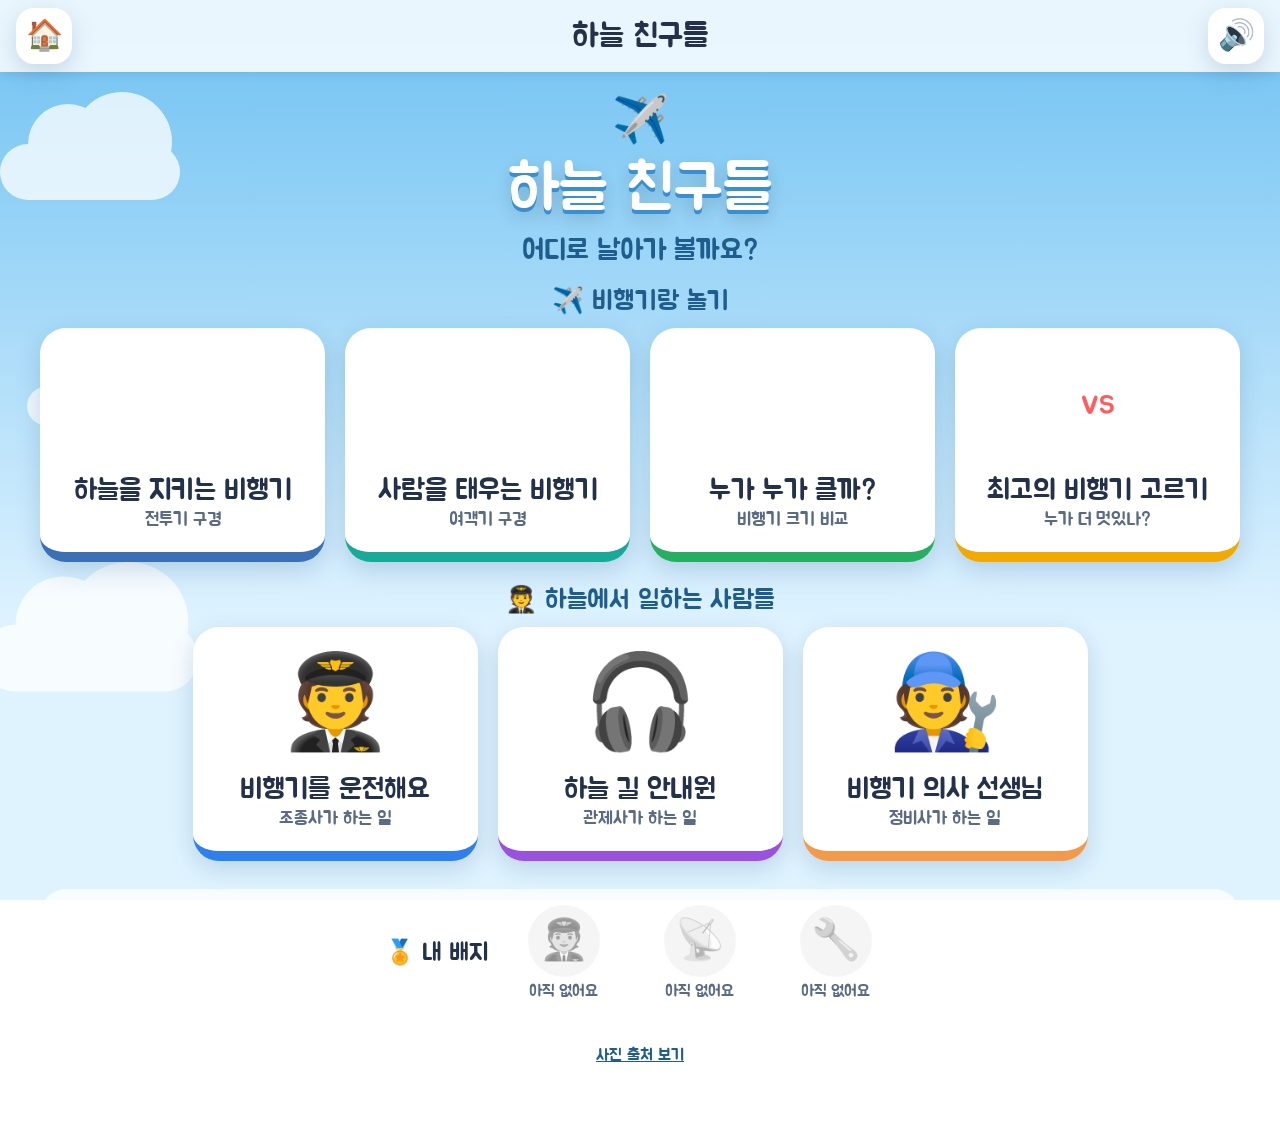
==== index.html @ 1f25b943 "이미지제외 먼저 업로드" ====
<!doctype html>
<html lang="ko">
<head>
  <meta charset="utf-8">
  <meta name="viewport" content="width=device-width, initial-scale=1">
  <title>하늘 친구들 ✈️</title>
  <meta name="description" content="비행기를 좋아하는 어린이를 위한 비행기 구경, 직업 소개, 크기 비교 웹페이지">
  <link rel="stylesheet" href="css/style.css">
</head>
<body>
  <!-- 크기 비교 화면에서 앞 비행기의 흰 테두리를 그리는 필터 -->
  <svg width="0" height="0" style="position:absolute" aria-hidden="true" focusable="false">
    <filter id="ghost-outline" x="-5%" y="-5%" width="110%" height="110%">
      <!-- 반투명한 가장자리 찌꺼기는 무시하고 확실한 기체 부분만 테두리로 -->
      <feComponentTransfer in="SourceAlpha" result="solid">
        <feFuncA type="discrete" tableValues="0 0 1 1"/>
      </feComponentTransfer>
      <feMorphology in="solid" operator="dilate" radius="2" result="thick"/>
      <feComposite in="thick" in2="solid" operator="out" result="edge"/>
      <feFlood flood-color="#ffffff"/>
      <feComposite in2="edge" operator="in"/>
    </filter>
  </svg>

  <div class="clouds" aria-hidden="true">
    <span class="cloud c1"></span><span class="cloud c2"></span><span class="cloud c3"></span>
  </div>

  <header class="topbar">
    <a href="#/" class="icon-btn" id="home-btn" aria-label="처음 화면으로">🏠</a>
    <h1 id="page-title">하늘 친구들</h1>
    <button class="icon-btn speak-btn" id="speak-btn" aria-label="읽어주기">🔊</button>
  </header>

  <main id="app" tabindex="-1"></main>

  <script src="js/data/countries.js"></script>
  <script src="js/data/planes.js"></script>
  <script src="js/data/jobs.js"></script>
  <script src="js/image-meta.js"></script>
  <script src="js/app.js"></script>
</body>
</html>
---- css/style.css ----
/* ─────────────────────────────────────────────
   하늘 친구들 - 공통 스타일
   큰 글씨, 큰 버튼, 밝은 하늘색 위주
   ───────────────────────────────────────────── */
@font-face {
  font-family: "Jua";
  src: url("../fonts/Jua-Regular.ttf") format("truetype");
  font-display: swap;
}

:root {
  --sky-top: #6ec1f2;
  --sky-bottom: #dff3ff;
  --ink: #23324a;
  --ink-soft: #5b6b84;
  --card: #ffffff;
  --radius: 26px;
  --shadow: 0 8px 24px rgba(30, 70, 120, 0.18);
  --c-fighter: #3b6fb6;
  --c-airliner: #18a999;
  --c-pilot: #2f80ed;
  --c-controller: #9b51e0;
  --c-mechanic: #f2994a;
  --c-size: #27ae60;
  --c-cup: #f2a900;
  --topbar-h: 72px;
}

* { box-sizing: border-box; }

html, body { height: 100%; margin: 0; }

body {
  font-family: "Jua", "Malgun Gothic", "Apple SD Gothic Neo", sans-serif;
  color: var(--ink);
  background: linear-gradient(180deg, var(--sky-top) 0%, var(--sky-bottom) 70%) fixed;
  overflow-x: hidden;
  word-break: keep-all;      /* 한국어 낱말 중간에서 줄이 바뀌지 않게 */
  overflow-wrap: break-word;
  -webkit-tap-highlight-color: transparent;
}

img { max-width: 100%; }

button, a { font-family: inherit; color: inherit; }

:focus-visible { outline: 4px solid #ffcc33; outline-offset: 3px; }

.sr-only {
  position: absolute; width: 1px; height: 1px; padding: 0; margin: -1px;
  overflow: hidden; clip: rect(0 0 0 0); white-space: nowrap; border: 0;
}

/* ── 배경 구름 ───────────────────────────── */
.clouds { position: fixed; inset: 0; pointer-events: none; z-index: -1; overflow: hidden; }
.cloud {
  position: absolute; background: #fff; border-radius: 999px; opacity: 0.75;
  width: 180px; height: 56px; animation: drift linear infinite;
}
.cloud::before, .cloud::after {
  content: ""; position: absolute; background: #fff; border-radius: 50%;
}
.cloud::before { width: 80px; height: 80px; left: 28px; top: -40px; }
.cloud::after { width: 100px; height: 100px; left: 72px; top: -52px; }
.cloud.c1 { top: 16%; animation-duration: 70s; animation-delay: -10s; }
.cloud.c2 { top: 42%; transform: scale(0.7); animation-duration: 95s; animation-delay: -50s; }
.cloud.c3 { top: 70%; transform: scale(1.2); animation-duration: 120s; animation-delay: -80s; }
@keyframes drift { from { left: -260px; } to { left: 110vw; } }

/* ── 위쪽 막대 ───────────────────────────── */
.topbar {
  position: sticky; top: 0; z-index: 20;
  height: var(--topbar-h);
  display: flex; align-items: center; gap: 12px;
  padding: 0 16px;
  background: rgba(255, 255, 255, 0.85);
  backdrop-filter: blur(6px);
  box-shadow: 0 2px 10px rgba(30, 70, 120, 0.12);
}
.topbar h1 {
  flex: 1; margin: 0; font-size: clamp(22px, 3.2vw, 32px); font-weight: normal;
  white-space: nowrap; overflow: hidden; text-overflow: ellipsis; text-align: center;
}
.icon-btn {
  width: 56px; height: 56px; flex: none;
  display: inline-flex; align-items: center; justify-content: center;
  border: none; border-radius: 18px; background: #fff; box-shadow: var(--shadow);
  font-size: 30px; cursor: pointer; text-decoration: none;
  transition: transform 0.15s;
}
.icon-btn:active { transform: scale(0.92); }
.icon-btn[hidden] { display: none; }
.speak-btn.speaking { background: #ffe27a; animation: pulse 1s ease-in-out infinite; }
@keyframes pulse { 50% { transform: scale(1.08); } }

main { padding: 20px clamp(12px, 3vw, 36px) 40px; }
#app:focus, #app:focus-visible { outline: none; } /* 화면 바뀔 때 옮겨 온 초점 테두리는 숨김 */

.section-title {
  display: flex; align-items: center; gap: 12px; flex-wrap: wrap;
  margin: 4px 0 20px; font-size: clamp(28px, 4vw, 42px); font-weight: normal;
}
.section-title small { font-size: 0.55em; color: var(--ink-soft); }

/* ── 처음 화면 ───────────────────────────── */
.hero { text-align: center; margin: 0 0 16px; }
.hero h2 { margin: 0; font-size: clamp(38px, 6vw, 62px); font-weight: normal; color: #fff;
  text-shadow: 0 4px 0 #3a8fd0, 0 8px 18px rgba(0, 0, 0, 0.18); }
.hero p { margin: 6px 0 0; font-size: clamp(20px, 3vw, 28px); color: #1f5d8c; }
.hero-plane { font-size: 46px; display: inline-block; animation: fly 3s ease-in-out infinite; }
@keyframes fly { 50% { transform: translate(14px, -10px) rotate(-6deg); } }

/* 메뉴는 두 묶음(비행기 4개 + 직업 3개). 줄마다 가운데 정렬이라 개수가 모자란 줄도 한쪽으로 쏠리지 않음 */
.menu-group { max-width: 1200px; margin: 0 auto 22px; }
.menu-group-title { margin: 0 0 10px; text-align: center; font-size: clamp(20px, 2.6vw, 26px); font-weight: normal; color: #1f5d8c; }
.menu-grid { display: flex; flex-wrap: wrap; justify-content: center; gap: 20px; }
.menu-grid > .menu-card { flex: 1 1 220px; max-width: 285px; }
@media (max-width: 900px) {
  .menu-grid > .menu-card { flex-basis: calc(50% - 10px); max-width: calc(50% - 10px); }
}
@media (max-width: 520px) {
  .menu-grid > .menu-card { flex-basis: 100%; max-width: 100%; min-height: 170px; }
}
.menu-card {
  position: relative; overflow: hidden;
  display: flex; flex-direction: column; align-items: center; justify-content: flex-end;
  min-height: 210px; padding: 18px 14px 20px;
  border-radius: var(--radius); background: var(--card); box-shadow: var(--shadow);
  text-decoration: none; text-align: center;
  border-bottom: 10px solid var(--accent, #999);
  transition: transform 0.15s, box-shadow 0.15s;
}
.menu-card:hover { transform: translateY(-4px); }
.menu-card:active { transform: scale(0.97); }
.menu-art { --box-h: 110px; flex: 1; display: flex; align-items: center; justify-content: center; width: 100%; min-height: 120px; }
.menu-art .crop { width: min(92%, calc(var(--box-h) * var(--r))); filter: drop-shadow(0 6px 6px rgba(0,0,0,.2)); }
.menu-art .emoji { font-size: 92px; line-height: 1; }
.menu-art.size-art { align-items: flex-end; gap: 8px; }
.menu-art.size-art .crop { margin: 0; }

/* 1600x800 캔버스에서 기체 부분만 잘라 보여주는 틀 (--r = 기체 가로/세로 비율) */
.crop {
  position: relative; display: block; overflow: hidden; margin: 0 auto;
  aspect-ratio: var(--r); width: min(100%, calc(var(--box-h, 200px) * var(--r)));
}
.crop img { position: absolute; max-width: none; height: auto; display: block; }
.crop.mirror img { transform: scaleX(-1); }

/* 두 비행기가 마주 보는 VS 그림 */
.menu-art.vs-art, .vs-art { gap: 4px; align-items: center; }
.vs-art .crop { margin: 0; }
.vs-mark { flex: none; font-weight: normal; font-size: 26px; color: #ff5d5d; text-shadow: 0 2px 0 #fff; }
.vs-art.big { display: flex; justify-content: center; width: min(100%, 560px); --box-h: 120px; }
.vs-art.big .vs-mark { font-size: 44px; }
.menu-title { font-size: clamp(22px, 2.3vw, 28px); margin-top: 8px; line-height: 1.25; }
.menu-sub { font-size: 18px; color: var(--ink-soft); }

.badge-shelf {
  max-width: 1200px; margin: 28px auto 0; padding: 16px 20px;
  display: flex; align-items: center; gap: 16px; flex-wrap: wrap; justify-content: center;
  background: rgba(255,255,255,.7); border-radius: var(--radius);
}
.badge-shelf h3 { margin: 0; font-size: 24px; font-weight: normal; }
.badge {
  display: flex; flex-direction: column; align-items: center; gap: 4px;
  min-width: 120px; font-size: 16px; color: var(--ink-soft);
}
.badge .medal {
  width: 72px; height: 72px; border-radius: 50%;
  display: flex; align-items: center; justify-content: center; font-size: 40px;
  background: #e8edf3; filter: grayscale(1); opacity: 0.5;
}
.badge.earned .medal {
  background: radial-gradient(circle at 35% 30%, #fff6c2, #ffd23f 60%, #e6a700);
  filter: none; opacity: 1; box-shadow: 0 4px 10px rgba(230, 167, 0, 0.5);
}
.badge.earned { color: var(--ink); }

.footer-links { text-align: center; margin-top: 28px; font-size: 16px; }
.footer-links a { color: #1f5d8c; }

/* ── 비행기 목록 ─────────────────────────── */
.card-grid {
  display: grid; gap: 18px;
  grid-template-columns: repeat(auto-fill, minmax(210px, 1fr));
}
.plane-card {
  display: flex; flex-direction: column; align-items: center;
  padding: 14px 12px 16px; border-radius: 22px;
  background: var(--card); box-shadow: var(--shadow);
  text-decoration: none; text-align: center;
  transition: transform 0.15s;
}
.plane-card:hover { transform: translateY(-4px) rotate(-1deg); }
.plane-card:active { transform: scale(0.96); }
.plane-card .thumb-box {
  --box-h: 96px; width: 100%; height: 104px;
  display: flex; align-items: center; justify-content: center;
  border-radius: 16px; background: linear-gradient(180deg, #d4eeff, #f4fbff);
}
.plane-card .thumb-box .crop { width: min(94%, calc(var(--box-h) * var(--r))); }
.plane-card .name { margin-top: 8px; font-size: 21px; display: flex; align-items: center; gap: 6px; }
.flag { height: 1em; width: auto; border-radius: 3px; box-shadow: 0 0 0 1px rgba(0,0,0,.12); vertical-align: -0.1em; }

/* ── 비행기 자세히 보기 ──────────────────── */
.detail { display: grid; grid-template-columns: 72px 1fr 72px; align-items: center; gap: 12px; max-width: 1240px; margin: 0 auto; }
.nav-arrow {
  width: 72px; height: 72px; border-radius: 50%; border: none; cursor: pointer;
  background: #fff; box-shadow: var(--shadow); font-size: 34px; color: var(--ink);
}
.nav-arrow:active { transform: scale(0.9); }
.nav-arrow:disabled { opacity: 0.25; cursor: default; }
.detail-card {
  background: var(--card); border-radius: 32px; box-shadow: var(--shadow);
  padding: 18px clamp(14px, 3vw, 32px) 24px; text-align: center;
  animation: pop 0.35s ease-out;
}
@keyframes pop { from { transform: scale(0.94); opacity: 0; } to { transform: none; opacity: 1; } }
.detail-photo {
  --box-h: clamp(170px, 34vh, 360px);
  height: calc(var(--box-h) + 28px); padding: 14px;
  display: flex; align-items: center; justify-content: center;
  border-radius: 24px; background: linear-gradient(180deg, #bfe6ff, #f2fbff);
}
.detail-photo .crop { width: min(96%, calc(var(--box-h) * var(--r))); animation: hover 4s ease-in-out infinite; }
@keyframes hover { 50% { transform: translateY(-6px); } }
.detail-name { margin: 12px 0 0; font-size: clamp(30px, 4.5vw, 46px); font-weight: normal; }
.detail-nick { margin: 2px 0 0; font-size: clamp(18px, 2.4vw, 24px); color: var(--ink-soft); }
.chips { display: flex; gap: 8px; justify-content: center; flex-wrap: wrap; margin-top: 8px; }
.chip { padding: 4px 14px; border-radius: 999px; font-size: 17px; background: #eef4fb; color: #2b5a8a; }
.chip.hot { background: #fff1c2; color: #a46a00; }

.facts { display: grid; grid-template-columns: repeat(3, 1fr); gap: 14px; margin-top: 16px; }
.fact {
  border-radius: 22px; padding: 12px 10px 14px; background: #f5f9fe;
  display: flex; flex-direction: column; align-items: center; justify-content: flex-start; gap: 6px;
}
.fact-q { font-size: 18px; color: var(--ink-soft); }
.fact-big { font-size: clamp(22px, 2.8vw, 30px); }
.fact-small { font-size: 15px; color: var(--ink-soft); }
.fact-icons { font-size: 34px; line-height: 1.15; letter-spacing: 2px; }
.fact-flags { display: flex; gap: 6px; flex-wrap: wrap; justify-content: center; }
.fact-flags .flag { height: 44px; border-radius: 6px; }

.speed-race { width: 100%; display: grid; grid-template-columns: 34px 1fr; align-items: center; gap: 4px 6px; }
.speed-race .who { font-size: 26px; }
.speed-race .track { height: 16px; border-radius: 99px; background: #e2ebf5; overflow: hidden; }
.speed-race .track, .speed-race .bar { display: block; }
.speed-race .bar { height: 100%; border-radius: 99px; background: linear-gradient(90deg, #ffc93c, #ff7a3c); width: 0; transition: width 1s ease-out; }
.speed-race .bar.car { background: #8fa3bd; }
.sonic { display: inline-block; padding: 2px 10px; border-radius: 99px; background: #ff5d5d; color: #fff; font-size: 16px; }

.detail-feature {
  margin: 16px auto 0; max-width: 900px; padding: 14px 18px; border-radius: 20px;
  background: #fff8dc; font-size: clamp(20px, 2.6vw, 26px); line-height: 1.5;
}
.detail-counter { grid-column: 1 / -1; text-align: center; font-size: 18px; color: var(--ink-soft); }

/* ── 넘기기형 화면 (직업) ────────────────── */
.slides { max-width: 1000px; margin: 0 auto; }
.slide-card {
  min-height: min(62vh, 560px);
  display: flex; flex-direction: column; align-items: center; justify-content: center; gap: 14px;
  padding: 28px clamp(16px, 4vw, 48px); border-radius: 32px;
  background: var(--card); box-shadow: var(--shadow); text-align: center;
  border-top: 12px solid var(--accent, #2f80ed);
  animation: pop 0.35s ease-out;
}
.slide-kicker { font-size: 22px; color: var(--accent, #2f80ed); }
.slide-emoji {
  width: clamp(140px, 22vw, 200px); height: clamp(140px, 22vw, 200px); border-radius: 50%;
  display: flex; align-items: center; justify-content: center;
  font-size: clamp(80px, 13vw, 120px); line-height: 1;
  background: radial-gradient(circle at 35% 30%, #ffffff, #e3f1ff);
  box-shadow: inset 0 -8px 0 rgba(0,0,0,.05);
  animation: bob 2.6s ease-in-out infinite;
}
@keyframes bob { 50% { transform: translateY(-8px) rotate(3deg); } }
.job-photo { position: relative; margin: 0; width: min(100%, 460px); }
.job-photo img {
  display: block; width: 100%; aspect-ratio: 3 / 2; object-fit: cover;
  border-radius: 24px; box-shadow: var(--shadow);
}
.job-photo figcaption { margin-top: 6px; font-size: 17px; color: var(--ink-soft); }
.job-photo-emoji {
  position: absolute; right: -14px; top: -18px; width: 86px; height: 86px; border-radius: 50%;
  display: flex; align-items: center; justify-content: center; font-size: 52px;
  background: #fff; box-shadow: var(--shadow); animation: bob 2.6s ease-in-out infinite;
}
.slide-title { margin: 0; font-size: clamp(32px, 5vw, 52px); font-weight: normal; }
.slide-sub { margin: 0; font-size: 22px; color: var(--ink-soft); }
.slide-text { margin: 0; max-width: 760px; font-size: clamp(22px, 3vw, 30px); line-height: 1.55; }

.steps { list-style: none; margin: 6px 0 0; padding: 0; display: flex; flex-direction: column; gap: 10px; width: min(100%, 680px); }
.steps li {
  display: flex; align-items: center; gap: 14px; text-align: left;
  padding: 12px 18px; border-radius: 20px; background: #f3f8ff; font-size: clamp(20px, 2.8vw, 26px);
}
.steps .num {
  flex: none; width: 46px; height: 46px; border-radius: 50%;
  display: flex; align-items: center; justify-content: center;
  background: var(--accent, #2f80ed); color: #fff; font-size: 26px;
}
.steps li + li::before { content: none; }

.promise-grid { display: grid; grid-template-columns: repeat(2, 1fr); gap: 14px; width: 100%; }
.promise {
  position: relative; display: flex; align-items: center; gap: 14px; text-align: left;
  padding: 16px; border-radius: 22px; border: 4px dashed #d5e3f3; background: #fbfdff;
  cursor: pointer; font-size: 19px; line-height: 1.45; min-height: 120px;
}
.promise .p-emoji { font-size: 50px; flex: none; }
.promise .p-title { display: block; font-size: 25px; margin-bottom: 2px; }
.promise.done { border-style: solid; border-color: var(--accent, #2f80ed); background: #f4fbf3; }
.promise .stamp {
  position: absolute; right: 10px; top: 8px;
  padding: 4px 12px; border: 4px solid #e53935; border-radius: 12px;
  color: #e53935; font-size: 22px; transform: rotate(-12deg) scale(0); opacity: 0;
  transition: transform 0.25s cubic-bezier(.3,1.8,.5,1), opacity 0.2s;
}
.promise.done .stamp { transform: rotate(-12deg) scale(1); opacity: 0.9; }
.promise-hint { font-size: 18px; color: var(--ink-soft); margin: 0; }

.slide-nav { display: flex; align-items: center; justify-content: center; gap: 18px; margin-top: 18px; }
.dots { display: flex; gap: 8px; flex-wrap: wrap; justify-content: center; max-width: 60vw; }
.dot { width: 14px; height: 14px; border-radius: 50%; border: none; padding: 0; background: rgba(255,255,255,.8); box-shadow: 0 0 0 2px rgba(35,50,74,.15); cursor: pointer; }
.dot.on { background: var(--accent, #2f80ed); transform: scale(1.3); }

/* 배지 받기 팝업 */
.celebrate {
  position: fixed; inset: 0; z-index: 50; display: flex; align-items: center; justify-content: center;
  background: rgba(20, 40, 70, 0.45);
}
.celebrate-box {
  background: #fff; border-radius: 32px; padding: 30px 40px; text-align: center; box-shadow: var(--shadow);
  animation: pop 0.4s ease-out;
}
.celebrate-box .medal-big {
  width: 150px; height: 150px; margin: 0 auto 10px; border-radius: 50%;
  display: flex; align-items: center; justify-content: center; font-size: 84px;
  background: radial-gradient(circle at 35% 30%, #fff6c2, #ffd23f 60%, #e6a700);
  animation: spin-in 0.8s ease-out;
}
@keyframes spin-in { from { transform: rotate(-200deg) scale(0.2); } to { transform: none; } }
.celebrate-box h2 { margin: 0; font-size: 34px; font-weight: normal; }
.celebrate-box p { margin: 8px 0 18px; font-size: 22px; color: var(--ink-soft); }
.big-btn {
  display: inline-block; padding: 14px 30px; border: none; border-radius: 999px; cursor: pointer;
  background: var(--accent, #2f80ed); color: #fff; font-size: 24px; text-decoration: none; box-shadow: var(--shadow);
}

.confetti { position: fixed; top: -40px; z-index: 60; font-size: 30px; pointer-events: none; animation: fall linear forwards; }
@keyframes fall { to { transform: translateY(110vh) rotate(540deg); } }

/* ── 크기 비교 ───────────────────────────── */
.size { max-width: 1500px; margin: 0 auto; }
.size-top { display: flex; align-items: center; justify-content: space-between; gap: 12px; flex-wrap: wrap; }
.size-top .section-title { margin-bottom: 10px; }
.toggle { display: inline-flex; align-items: center; gap: 8px; font-size: 20px; background: #fff; padding: 8px 16px; border-radius: 999px; box-shadow: var(--shadow); cursor: pointer; }
.toggle input { width: 24px; height: 24px; accent-color: var(--c-size); }

.stage {
  position: relative; width: 100%; height: clamp(240px, calc(100vh - 400px), 600px);
  border-radius: 28px; overflow: hidden;
  background: linear-gradient(180deg, #9fd8ff 0%, #e6f6ff 78%);
  box-shadow: var(--shadow);
}
.stage .ground {
  position: absolute; left: 0; right: 0; bottom: 0; height: var(--ground-h, 44px);
  background: linear-gradient(180deg, #7a8796 0 10px, #6b7684 10px);
}
.stage .ground::after { /* 활주로 가운데 점선 */
  content: ""; position: absolute; left: 0; right: 0; top: 50%; height: 4px;
  background: repeating-linear-gradient(90deg, #fff 0 34px, transparent 34px 68px); opacity: .8;
}
.stage .plane-layer { position: absolute; left: 0; top: 0; transform-origin: 50% 100%; pointer-events: none; }
.stage .plane-layer img { width: 100%; height: 100%; display: block; }
.stage .plane-layer { opacity: 0; transition: opacity 0.6s ease, left 0.4s, top 0.4s, width 0.4s, height 0.4s; }
.stage .plane-layer.current { opacity: 1; z-index: 2; animation: grow-in 0.7s ease-out; }
.stage .plane-layer.ghost { opacity: 0.3; z-index: 3; }       /* 앞 비행기: 투명도 70% */
.stage .plane-layer.outline { z-index: 4; }
.stage .plane-layer.outline img { filter: url(#ghost-outline); }
.stage .plane-layer.outline.show { opacity: 0.95; }
.stage .plane-layer.old { opacity: 0.12; z-index: 1; }
.stage .plane-layer.outline.old-show { opacity: 0.3; }
@keyframes grow-in { from { transform: scale(0.6); opacity: 0; } to { transform: none; opacity: 1; } }

.me { position: absolute; z-index: 5; display: flex; flex-direction: column; align-items: center; transition: left 0.5s; }
.me svg { display: block; }
.me .me-label {
  position: absolute; bottom: 100%; margin-bottom: 4px; white-space: nowrap;
  padding: 2px 8px; border-radius: 99px; background: #fff; font-size: 14px; box-shadow: 0 2px 6px rgba(0,0,0,.15);
}

.size-info {
  margin-top: 14px; display: grid; grid-template-columns: 1fr auto; gap: 12px; align-items: center;
  background: #fff; border-radius: 26px; padding: 14px 20px; box-shadow: var(--shadow);
}
.size-name { font-size: clamp(26px, 3.6vw, 38px); display: flex; align-items: center; gap: 10px; flex-wrap: wrap; }
.size-name .count { font-size: 18px; color: var(--ink-soft); }
.size-facts { display: flex; gap: 10px; flex-wrap: wrap; margin-top: 6px; }
.size-facts .chip { font-size: 19px; }
.size-note { margin-top: 6px; font-size: 20px; color: #2c6b3f; }
.size-ghost-name { font-size: 16px; color: var(--ink-soft); margin-top: 4px; }
.size-info .slide-nav { margin-top: 0; flex-wrap: wrap; width: 360px; gap: 10px 32px; }
.size-info .slide-nav .dots { order: 3; flex-basis: 100%; max-width: none; }
.size-info .slide-nav .dot { width: 12px; height: 12px; }

.finale-msg {
  position: absolute; left: 50%; top: 14px; transform: translateX(-50%); z-index: 6;
  padding: 8px 20px; border-radius: 999px; background: #fff; box-shadow: var(--shadow);
  font-size: clamp(20px, 3vw, 30px); white-space: nowrap; animation: pop 0.5s ease-out;
}

/* ── 최고의 비행기 고르기 ────────────────── */
.cup-sizes { display: flex; flex-wrap: wrap; justify-content: center; gap: 14px; margin-top: 6px; }
.cup-size {
  display: flex; flex-direction: column; align-items: center; gap: 2px;
  min-width: 170px; padding: 14px 22px; border: none; border-radius: 22px; cursor: pointer;
  background: var(--accent); color: #fff; font-size: 26px; box-shadow: var(--shadow);
  transition: transform 0.15s;
}
.cup-size small { font-size: 16px; opacity: 0.9; }
.cup-size:hover { transform: translateY(-3px); }
.cup-size:active { transform: scale(0.95); }
.cup-history { width: 100%; margin-top: 8px; }
.cup-history-title { font-size: 19px; color: var(--ink-soft); margin-bottom: 8px; }
.cup-history-list, .cup-semis { display: flex; flex-wrap: wrap; justify-content: center; gap: 10px; }
.mini-plane {
  --box-h: 48px; width: 140px; padding: 8px 6px; border-radius: 16px; background: #f3f8ff;
  display: flex; flex-direction: column; align-items: center; gap: 4px;
  font-size: 15px; text-decoration: none; color: var(--ink);
}
.mini-plane .crop { width: min(100%, calc(var(--box-h) * var(--r))); }
.mini-plane.gold { position: relative; background: #fff4cc; box-shadow: 0 0 0 3px #ffd23f; }
/* 왕관은 이름 옆이 아니라 카드 모서리에 달아서 이름 줄바꿈이 생기지 않게 */
.mini-plane .crown { position: absolute; top: -14px; left: -8px; font-size: 24px; transform: rotate(-15deg); }

.cup { max-width: 1240px; margin: 0 auto; text-align: center; }
.cup-head { display: flex; align-items: center; justify-content: center; gap: 12px; flex-wrap: wrap; }
.cup-round {
  padding: 6px 22px; border-radius: 999px; background: var(--accent); color: #fff;
  font-size: clamp(22px, 3vw, 30px); box-shadow: var(--shadow);
}
.cup-round.new { animation: round-pop 0.6s ease-out; }
@keyframes round-pop { 0% { transform: scale(0.3); } 60% { transform: scale(1.25); } 100% { transform: none; } }
.cup-count { font-size: 20px; color: #1f5d8c; }
.cup-q { margin: 10px 0 14px; font-size: clamp(26px, 3.6vw, 40px); font-weight: normal; }
.cup-arena { display: grid; grid-template-columns: 1fr auto 1fr; align-items: center; gap: 16px; }
.cup-card {
  position: relative; display: flex; flex-direction: column; align-items: center; gap: 8px;
  padding: 14px 14px 18px; border: none; border-radius: 28px; cursor: pointer;
  background: #fff; box-shadow: var(--shadow); font-family: inherit; color: var(--ink);
  transition: transform 0.25s, opacity 0.3s, box-shadow 0.25s;
  animation: from-left 0.4s ease-out;
}
.cup-card.right { animation-name: from-right; }
@keyframes from-left { from { opacity: 0; transform: translateX(-40px); } }
@keyframes from-right { from { opacity: 0; transform: translateX(40px); } }
.cup-card:hover { transform: translateY(-6px); box-shadow: 0 0 0 4px #ffe58a, var(--shadow); }
.cup-photo {
  --box-h: clamp(130px, 30vh, 290px);
  width: 100%; height: calc(var(--box-h) + 24px);
  display: flex; align-items: center; justify-content: center;
  border-radius: 20px; background: linear-gradient(180deg, #bfe6ff, #f2fbff);
}
.cup-photo .crop { width: min(94%, calc(var(--box-h) * var(--r))); }
.cup-name { font-size: clamp(22px, 2.6vw, 30px); display: flex; align-items: center; gap: 8px; }
.cup-kind { font-size: 16px; color: var(--ink-soft); }
.cup-card.picked { transform: scale(1.05); box-shadow: 0 0 0 7px #ffd23f, var(--shadow); }
.cup-card.lost { opacity: 0.25; transform: scale(0.92); }
.pick-badge {
  position: absolute; top: -14px; right: -6px; padding: 6px 14px; border-radius: 999px;
  background: #ff5d5d; color: #fff; font-size: 20px; box-shadow: var(--shadow);
  transform: scale(0) rotate(-10deg); transition: transform 0.25s cubic-bezier(.3,1.8,.5,1);
}
.cup-card.picked .pick-badge { transform: scale(1) rotate(-10deg); }
.vs {
  font-size: clamp(36px, 5vw, 60px); color: #ff5d5d;
  text-shadow: 0 3px 0 #fff, 0 6px 14px rgba(0, 0, 0, 0.2);
  animation: bob 1.6s ease-in-out infinite;
}
.cup-tools { display: flex; justify-content: center; gap: 12px; flex-wrap: wrap; margin-top: 16px; }
.small-btn {
  padding: 10px 20px; border: none; border-radius: 999px; cursor: pointer;
  background: #fff; box-shadow: var(--shadow); font-size: 19px; color: var(--ink);
}
.small-btn:disabled { opacity: 0.4; cursor: default; }
.cup-progress { width: min(600px, 90%); height: 14px; margin: 14px auto 0; border-radius: 99px; background: rgba(255,255,255,.75); overflow: hidden; }
.cup-progress span { display: block; height: 100%; border-radius: 99px; background: linear-gradient(90deg, #ffd23f, #ff9f1c); transition: width 0.4s; }

.trophy { font-size: clamp(52px, 8vw, 72px); line-height: 1; animation: bob 2s ease-in-out infinite; }
.champion {
  /* 노트북(800px 높이)에서도 아래 버튼까지 한 화면에 보이도록 */
  --box-h: clamp(120px, 22vh, 260px);
  width: 100%; display: flex; justify-content: center; padding: 10px; border-radius: 24px;
  background: radial-gradient(ellipse at center, #fff7d1 0%, #e8f6ff 70%);
}
.champion .crop { width: min(96%, calc(var(--box-h) * var(--r))); animation: hover 3s ease-in-out infinite; }
.cup-actions { display: flex; justify-content: center; gap: 14px; flex-wrap: wrap; margin-top: 6px; }
.big-btn.alt { background: #fff; color: var(--ink); }

/* ── 출처 페이지 ─────────────────────────── */
.credits { max-width: 1000px; margin: 0 auto; background: #fff; border-radius: 24px; padding: 20px 28px; box-shadow: var(--shadow); font-family: "Malgun Gothic", sans-serif; }
.credits h2 { font-family: "Jua", sans-serif; font-weight: normal; }
.credits table { width: 100%; border-collapse: collapse; font-size: 14px; }
.credits th, .credits td { border-bottom: 1px solid #e3e9f0; padding: 6px 8px; text-align: left; vertical-align: top; }
.credits img { width: 120px; height: 60px; object-fit: contain; background: #eaf6ff; border-radius: 8px; }

/* ── 작은 화면 ───────────────────────────── */
@media (max-width: 760px) {
  :root { --topbar-h: 62px; }
  .icon-btn { width: 48px; height: 48px; font-size: 26px; }
  .detail { grid-template-columns: 1fr 1fr; }
  .detail-card { grid-column: 1 / -1; grid-row: 1; }
  .detail .nav-arrow.prev { grid-row: 2; justify-self: end; }
  .detail .nav-arrow.next { grid-row: 2; justify-self: start; }
  .facts { grid-template-columns: 1fr; }
  .promise-grid { grid-template-columns: 1fr; }
  .size-info { grid-template-columns: 1fr; }
  .size-info .slide-nav { width: 100%; }
  .stage { height: clamp(200px, 62vw, 420px); }
  .detail-photo { --box-h: 40vw; height: auto; }
  .cup-arena { grid-template-columns: 1fr; gap: 8px; }
  .cup-photo { --box-h: 30vw; }
  .cup-card.left { animation-name: from-left; }
  .vs { font-size: 34px; }
}

/* 세로로 든 휴대폰에서는 크기 비교 화면에 "옆으로 돌려 보세요" 안내 */
.rotate-hint { display: none; margin: 8px 0 0; text-align: center; font-size: 17px; color: #1f5d8c; }
@media (max-width: 760px) and (orientation: portrait) {
  .rotate-hint { display: block; }
}

@media (prefers-reduced-motion: reduce) {
  *, *::before, *::after { animation: none !important; transition: none !important; }
}
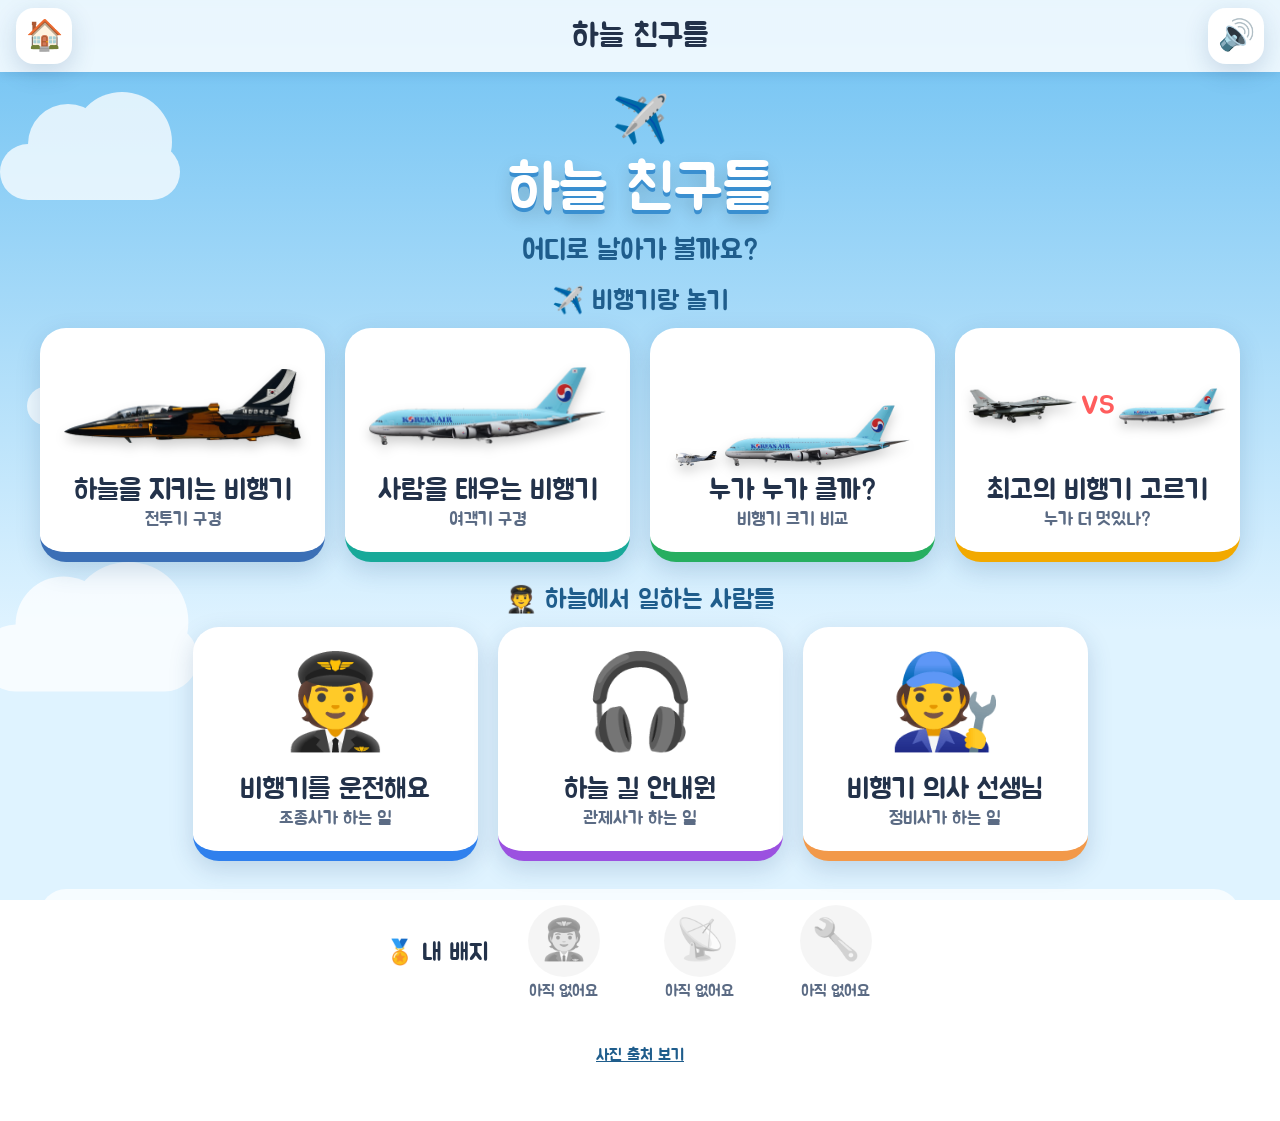
==== commit 9ea41526: "구성요소 수정" ====
--- a/index.html
+++ b/index.html
@@ -18,6 +18,21 @@
       <feMorphology in="solid" operator="dilate" radius="2" result="thick"/>
       <feComposite in="thick" in2="solid" operator="out" result="edge"/>
       <feFlood flood-color="#ffffff"/>
+      <feComposite in2="edge" operator="in"/>
+    </filter>
+    <!-- 골라서 비교하기: 1번(주황)·2번(파랑) 비행기 테두리 -->
+    <filter id="vs-outline-0" x="-5%" y="-5%" width="110%" height="110%">
+      <feComponentTransfer in="SourceAlpha" result="solid"><feFuncA type="discrete" tableValues="0 0 1 1"/></feComponentTransfer>
+      <feMorphology in="solid" operator="dilate" radius="2" result="thick"/>
+      <feComposite in="thick" in2="solid" operator="out" result="edge"/>
+      <feFlood flood-color="#ff8a00"/>
+      <feComposite in2="edge" operator="in"/>
+    </filter>
+    <filter id="vs-outline-1" x="-5%" y="-5%" width="110%" height="110%">
+      <feComponentTransfer in="SourceAlpha" result="solid"><feFuncA type="discrete" tableValues="0 0 1 1"/></feComponentTransfer>
+      <feMorphology in="solid" operator="dilate" radius="2" result="thick"/>
+      <feComposite in="thick" in2="solid" operator="out" result="edge"/>
+      <feFlood flood-color="#2f80ed"/>
       <feComposite in2="edge" operator="in"/>
     </filter>
   </svg>
--- a/css/style.css
+++ b/css/style.css
@@ -291,18 +291,6 @@
 .slide-sub { margin: 0; font-size: 22px; color: var(--ink-soft); }
 .slide-text { margin: 0; max-width: 760px; font-size: clamp(22px, 3vw, 30px); line-height: 1.55; }
 
-.steps { list-style: none; margin: 6px 0 0; padding: 0; display: flex; flex-direction: column; gap: 10px; width: min(100%, 680px); }
-.steps li {
-  display: flex; align-items: center; gap: 14px; text-align: left;
-  padding: 12px 18px; border-radius: 20px; background: #f3f8ff; font-size: clamp(20px, 2.8vw, 26px);
-}
-.steps .num {
-  flex: none; width: 46px; height: 46px; border-radius: 50%;
-  display: flex; align-items: center; justify-content: center;
-  background: var(--accent, #2f80ed); color: #fff; font-size: 26px;
-}
-.steps li + li::before { content: none; }
-
 .promise-grid { display: grid; grid-template-columns: repeat(2, 1fr); gap: 14px; width: 100%; }
 .promise {
   position: relative; display: flex; align-items: center; gap: 14px; text-align: left;
@@ -377,12 +365,13 @@
 .stage .plane-layer img { width: 100%; height: 100%; display: block; }
 .stage .plane-layer { opacity: 0; transition: opacity 0.6s ease, left 0.4s, top 0.4s, width 0.4s, height 0.4s; }
 .stage .plane-layer.current { opacity: 1; z-index: 2; animation: grow-in 0.7s ease-out; }
-.stage .plane-layer.ghost { opacity: 0.3; z-index: 3; }       /* 앞 비행기: 투명도 70% */
+/* 앞 비행기: 투명도 85% (불투명도 15%). 처음 30%였던 진하기를 절반으로 줄여 흐릿한 실루엣으로 */
+.stage .plane-layer.ghost { opacity: 0.15; z-index: 3; }
 .stage .plane-layer.outline { z-index: 4; }
 .stage .plane-layer.outline img { filter: url(#ghost-outline); }
-.stage .plane-layer.outline.show { opacity: 0.95; }
-.stage .plane-layer.old { opacity: 0.12; z-index: 1; }
-.stage .plane-layer.outline.old-show { opacity: 0.3; }
+.stage .plane-layer.outline.show { opacity: 0.5; }   /* 흰 테두리도 은은하게 */
+.stage .plane-layer.old { opacity: 0.06; z-index: 1; }
+.stage .plane-layer.outline.old-show { opacity: 0.15; }
 @keyframes grow-in { from { transform: scale(0.6); opacity: 0; } to { transform: none; opacity: 1; } }
 
 .me { position: absolute; z-index: 5; display: flex; flex-direction: column; align-items: center; transition: left 0.5s; }
@@ -391,6 +380,7 @@
   position: absolute; bottom: 100%; margin-bottom: 4px; white-space: nowrap;
   padding: 2px 8px; border-radius: 99px; background: #fff; font-size: 14px; box-shadow: 0 2px 6px rgba(0,0,0,.15);
 }
+.me.edge .me-label { left: -2px; }
 
 .size-info {
   margin-top: 14px; display: grid; grid-template-columns: 1fr auto; gap: 12px; align-items: center;
@@ -406,6 +396,65 @@
 .size-info .slide-nav .dots { order: 3; flex-basis: 100%; max-width: none; }
 .size-info .slide-nav .dot { width: 12px; height: 12px; }
 
+/* 크기 비교: 차례대로 보기 / 골라서 비교하기 바꾸기 */
+.size-tools { display: flex; align-items: center; gap: 10px; flex-wrap: wrap; }
+.size-modes { display: inline-flex; gap: 4px; padding: 5px; border-radius: 999px; background: #fff; box-shadow: var(--shadow); }
+.mode-btn { padding: 7px 16px; border-radius: 999px; font-size: 20px; text-decoration: none; color: var(--ink); white-space: nowrap; }
+.mode-btn:hover { background: #eef7ee; }
+.mode-btn[aria-current="page"] { background: var(--c-size); color: #fff; }
+
+/* ── 골라서 비교하기 ──────────────────────── */
+/* 두 비행기 모두 투명도 75%(불투명도 0.25)로 겹쳐 보이고, 1번 주황·2번 파랑 테두리로 구별 */
+.stage .vs-layer.on { opacity: 1; }
+.stage.both .vs-layer.on { opacity: 0.25; }
+.stage .vs-outline.on { opacity: 0; }
+.stage.both .vs-outline.on { opacity: 0.9; }
+.compare .me { z-index: 7; }
+.me[hidden], .stage-msg[hidden] { display: none; }
+.stage-msg {
+  position: absolute; left: 50%; top: 40%; transform: translate(-50%, -50%); z-index: 8;
+  padding: 10px 22px; border-radius: 999px; background: #fff; box-shadow: var(--shadow);
+  font-size: clamp(20px, 3vw, 30px); white-space: nowrap;
+}
+.stage-msg.top { top: 14px; transform: translateX(-50%); font-size: clamp(18px, 2.4vw, 24px); }
+.vs-picker-hint { margin: 0 0 4px; text-align: center; font-size: 17px; color: var(--ink-soft); }
+.vs-picker-hint[hidden] { display: none; }
+.vs-slots { display: flex; align-items: center; gap: 12px; flex-wrap: wrap; }
+.vs-slots .vs-mark { font-size: 28px; }
+.vs-slot {
+  display: flex; align-items: center; gap: 10px; min-width: 230px; padding: 8px 16px;
+  border: 4px solid var(--slot); border-radius: 20px; background: #fff; cursor: pointer;
+  font-size: 22px; color: var(--ink); --box-h: 40px;
+}
+.vs-slot .crop { width: min(110px, calc(var(--box-h) * var(--r))); flex: none; }
+.vs-slot .slot-num { flex: none; font-size: 18px; color: var(--slot); }
+.vs-slot.empty { border-style: dashed; color: var(--ink-soft); }
+.vs-slot.active { box-shadow: 0 0 0 5px color-mix(in srgb, var(--slot) 30%, transparent); }
+.vs-info .chip { border: 2px solid var(--slot); background: #fff; }
+.vs-picker { margin-top: 16px; padding: 14px 18px 20px; border-radius: 26px; background: rgba(255,255,255,.85); box-shadow: var(--shadow); }
+.vs-picker-title {
+  margin: 0 0 6px; text-align: center; font-weight: normal; font-size: clamp(22px, 3vw, 30px);
+  color: var(--slot);
+}
+.pick-group-title { margin: 12px 0 8px; font-size: 20px; color: #1f5d8c; text-align: center; }
+.pick-grid { display: flex; flex-wrap: wrap; justify-content: center; gap: 10px; }
+.pick-plane {
+  position: relative; --box-h: 52px; width: 150px; padding: 8px 6px; border: none; border-radius: 16px; cursor: pointer;
+  display: flex; flex-direction: column; align-items: center; gap: 4px;
+  background: #f3f8ff; font-size: 15px; color: var(--ink); box-shadow: 0 0 0 3px var(--slot, transparent);
+  transition: transform 0.15s;
+}
+.pick-plane .crop { width: min(100%, calc(var(--box-h) * var(--r))); }
+.pick-plane:hover { transform: translateY(-3px); }
+.pick-plane:active { transform: scale(0.95); }
+.pick-plane.picked { background: #fff; box-shadow: 0 0 0 4px var(--slot); }
+.pick-num {
+  position: absolute; top: -10px; right: -8px; width: 30px; height: 30px; border-radius: 50%;
+  display: none; align-items: center; justify-content: center;
+  background: var(--slot); color: #fff; font-size: 18px; font-weight: normal;
+}
+.pick-plane.picked .pick-num { display: flex; }
+
 .finale-msg {
   position: absolute; left: 50%; top: 14px; transform: translateX(-50%); z-index: 6;
   padding: 8px 20px; border-radius: 999px; background: #fff; box-shadow: var(--shadow);
@@ -416,11 +465,11 @@
 .cup-sizes { display: flex; flex-wrap: wrap; justify-content: center; gap: 14px; margin-top: 6px; }
 .cup-size {
   display: flex; flex-direction: column; align-items: center; gap: 2px;
-  min-width: 170px; padding: 14px 22px; border: none; border-radius: 22px; cursor: pointer;
-  background: var(--accent); color: #fff; font-size: 26px; box-shadow: var(--shadow);
+  min-width: min(100%, 280px); padding: 16px 36px; border: none; border-radius: 26px; cursor: pointer;
+  background: var(--accent); color: #fff; font-size: 34px; box-shadow: var(--shadow);
   transition: transform 0.15s;
 }
-.cup-size small { font-size: 16px; opacity: 0.9; }
+.cup-size small { font-size: 18px; opacity: 0.9; }
 .cup-size:hover { transform: translateY(-3px); }
 .cup-size:active { transform: scale(0.95); }
 .cup-history { width: 100%; margin-top: 8px; }
@@ -519,6 +568,12 @@
   .promise-grid { grid-template-columns: 1fr; }
   .size-info { grid-template-columns: 1fr; }
   .size-info .slide-nav { width: 100%; }
+  .size-info > div { min-width: 0; }
+  .vs-slots { flex-direction: column; align-items: stretch; gap: 6px; }
+  .vs-slots .vs-mark { align-self: center; font-size: 22px; }
+  .vs-slot { min-width: 0; font-size: 19px; padding: 6px 12px; }
+  .vs-slot .crop { width: min(72px, calc(var(--box-h) * var(--r))); }
+  .pick-plane { width: calc(50% - 5px); }
   .stage { height: clamp(200px, 62vw, 420px); }
   .detail-photo { --box-h: 40vw; height: auto; }
   .cup-arena { grid-template-columns: 1fr; gap: 8px; }
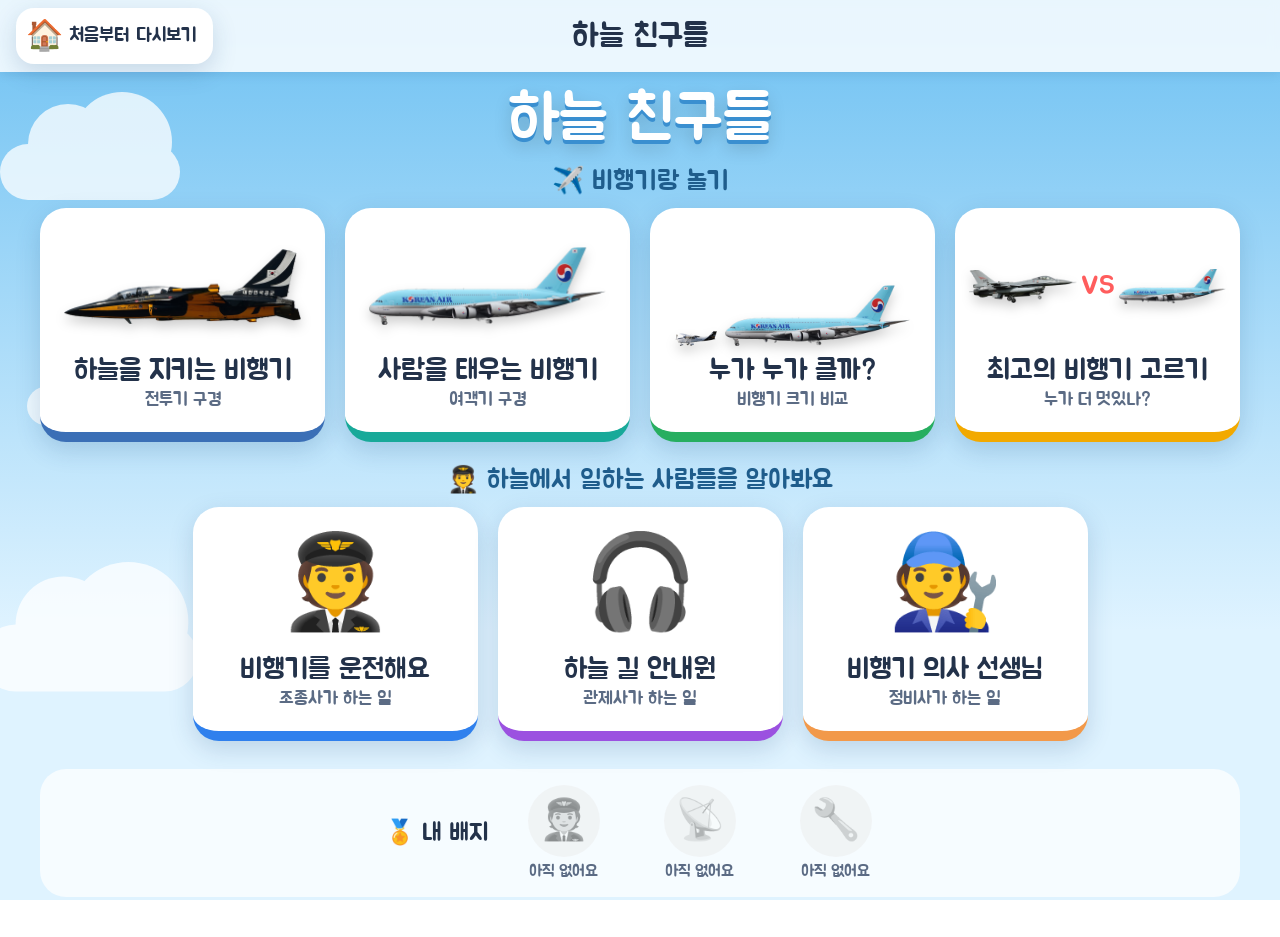
==== commit d7fc8c87: "오디오제거 및 마이너수정" ====
--- a/index.html
+++ b/index.html
@@ -42,9 +42,10 @@
   </div>
 
   <header class="topbar">
-    <a href="#/" class="icon-btn" id="home-btn" aria-label="처음 화면으로">🏠</a>
+    <a href="#/" class="home-btn" id="home-btn"><span class="home-emoji" aria-hidden="true">🏠</span><span class="home-label">처음부터 다시보기</span></a>
     <h1 id="page-title">하늘 친구들</h1>
-    <button class="icon-btn speak-btn" id="speak-btn" aria-label="읽어주기">🔊</button>
+    <!-- 제목이 가운데에 오도록 오른쪽에 같은 폭의 빈 자리 -->
+    <span class="home-btn spacer" aria-hidden="true"><span class="home-emoji">🏠</span><span class="home-label">처음부터 다시보기</span></span>
   </header>
 
   <main id="app" tabindex="-1"></main>
--- a/css/style.css
+++ b/css/style.css
@@ -89,11 +89,19 @@
   transition: transform 0.15s;
 }
 .icon-btn:active { transform: scale(0.92); }
-.icon-btn[hidden] { display: none; }
-.speak-btn.speaking { background: #ffe27a; animation: pulse 1s ease-in-out infinite; }
-@keyframes pulse { 50% { transform: scale(1.08); } }
-
-main { padding: 20px clamp(12px, 3vw, 36px) 40px; }
+/* 왼쪽 위 "🏠 처음부터 다시보기" (오른쪽에는 같은 폭의 빈 자리를 둬서 제목이 가운데) */
+.home-btn {
+  flex: none; height: 56px; padding: 0 16px 0 10px;
+  display: inline-flex; align-items: center; gap: 6px;
+  border-radius: 18px; background: #fff; box-shadow: var(--shadow);
+  text-decoration: none; color: var(--ink); white-space: nowrap; transition: transform 0.15s;
+}
+.home-btn:active { transform: scale(0.95); }
+.home-btn .home-emoji { font-size: 30px; line-height: 1; }
+.home-btn .home-label { font-size: 19px; }
+.home-btn.spacer { visibility: hidden; box-shadow: none; }
+
+main { padding: 12px clamp(12px, 3vw, 36px) 40px; }
 #app:focus, #app:focus-visible { outline: none; } /* 화면 바뀔 때 옮겨 온 초점 테두리는 숨김 */
 
 .section-title {
@@ -103,12 +111,9 @@
 .section-title small { font-size: 0.55em; color: var(--ink-soft); }
 
 /* ── 처음 화면 ───────────────────────────── */
-.hero { text-align: center; margin: 0 0 16px; }
-.hero h2 { margin: 0; font-size: clamp(38px, 6vw, 62px); font-weight: normal; color: #fff;
+.hero { text-align: center; margin: 0 0 10px; }
+.hero h2 { margin: 0; line-height: 1.15; font-size: clamp(38px, 6vw, 62px); font-weight: normal; color: #fff;
   text-shadow: 0 4px 0 #3a8fd0, 0 8px 18px rgba(0, 0, 0, 0.18); }
-.hero p { margin: 6px 0 0; font-size: clamp(20px, 3vw, 28px); color: #1f5d8c; }
-.hero-plane { font-size: 46px; display: inline-block; animation: fly 3s ease-in-out infinite; }
-@keyframes fly { 50% { transform: translate(14px, -10px) rotate(-6deg); } }
 
 /* 메뉴는 두 묶음(비행기 4개 + 직업 3개). 줄마다 가운데 정렬이라 개수가 모자란 줄도 한쪽으로 쏠리지 않음 */
 .menu-group { max-width: 1200px; margin: 0 auto 22px; }
@@ -176,8 +181,6 @@
 }
 .badge.earned { color: var(--ink); }
 
-.footer-links { text-align: center; margin-top: 28px; font-size: 16px; }
-.footer-links a { color: #1f5d8c; }
 
 /* ── 비행기 목록 ─────────────────────────── */
 .card-grid {
@@ -254,7 +257,9 @@
   margin: 16px auto 0; max-width: 900px; padding: 14px 18px; border-radius: 20px;
   background: #fff8dc; font-size: clamp(20px, 2.6vw, 26px); line-height: 1.5;
 }
-.detail-counter { grid-column: 1 / -1; text-align: center; font-size: 18px; color: var(--ink-soft); }
+.detail-counter { grid-column: 1 / -1; display: flex; flex-direction: column; align-items: center; gap: 10px; font-size: 18px; }
+.detail-counter .dots { max-width: min(92vw, 640px); }
+.back-link { padding: 6px 18px; border-radius: 999px; background: #fff; box-shadow: var(--shadow); color: #1f5d8c; text-decoration: none; font-size: 19px; }
 
 /* ── 넘기기형 화면 (직업) ────────────────── */
 .slides { max-width: 1000px; margin: 0 auto; }
@@ -374,13 +379,20 @@
 .stage .plane-layer.outline.old-show { opacity: 0.15; }
 @keyframes grow-in { from { transform: scale(0.6); opacity: 0; } to { transform: none; opacity: 1; } }
 
-.me { position: absolute; z-index: 5; display: flex; flex-direction: column; align-items: center; transition: left 0.5s; }
-.me svg { display: block; }
-.me .me-label {
+/* 활주로 위 정우(120cm)·정연(110cm): 바닥에 맞춰 나란히 */
+.kids { position: absolute; z-index: 5; display: flex; align-items: flex-end; transition: left 0.5s; }
+.kids[hidden] { display: none; }
+.kid { position: relative; display: flex; flex-direction: column; align-items: center; }
+.kid svg { display: block; }
+.kid-label, .kids-label {
   position: absolute; bottom: 100%; margin-bottom: 4px; white-space: nowrap;
   padding: 2px 8px; border-radius: 99px; background: #fff; font-size: 14px; box-shadow: 0 2px 6px rgba(0,0,0,.15);
 }
-.me.edge .me-label { left: -2px; }
+.kid.girl .kid-label { background: #ffe3f0; }
+.kids-label { display: none; left: 50%; transform: translateX(-50%); }
+.kids.tiny .kid-label { display: none; }
+.kids.tiny .kids-label { display: block; }
+.kids.edge .kids-label { left: -2px; transform: none; }
 
 .size-info {
   margin-top: 14px; display: grid; grid-template-columns: 1fr auto; gap: 12px; align-items: center;
@@ -409,8 +421,8 @@
 .stage.both .vs-layer.on { opacity: 0.25; }
 .stage .vs-outline.on { opacity: 0; }
 .stage.both .vs-outline.on { opacity: 0.9; }
-.compare .me { z-index: 7; }
-.me[hidden], .stage-msg[hidden] { display: none; }
+.compare .kids { z-index: 7; }
+.stage-msg[hidden] { display: none; }
 .stage-msg {
   position: absolute; left: 50%; top: 40%; transform: translate(-50%, -50%); z-index: 8;
   padding: 10px 22px; border-radius: 999px; background: #fff; box-shadow: var(--shadow);
@@ -454,12 +466,6 @@
   background: var(--slot); color: #fff; font-size: 18px; font-weight: normal;
 }
 .pick-plane.picked .pick-num { display: flex; }
-
-.finale-msg {
-  position: absolute; left: 50%; top: 14px; transform: translateX(-50%); z-index: 6;
-  padding: 8px 20px; border-radius: 999px; background: #fff; box-shadow: var(--shadow);
-  font-size: clamp(20px, 3vw, 30px); white-space: nowrap; animation: pop 0.5s ease-out;
-}
 
 /* ── 최고의 비행기 고르기 ────────────────── */
 .cup-sizes { display: flex; flex-wrap: wrap; justify-content: center; gap: 14px; margin-top: 6px; }
@@ -492,8 +498,8 @@
   font-size: clamp(22px, 3vw, 30px); box-shadow: var(--shadow);
 }
 .cup-round.new { animation: round-pop 0.6s ease-out; }
+.cup-round.last { background: linear-gradient(135deg, #ffb703, #fb8500); padding: 8px 28px; font-size: clamp(26px, 3.6vw, 36px); }
 @keyframes round-pop { 0% { transform: scale(0.3); } 60% { transform: scale(1.25); } 100% { transform: none; } }
-.cup-count { font-size: 20px; color: #1f5d8c; }
 .cup-q { margin: 10px 0 14px; font-size: clamp(26px, 3.6vw, 40px); font-weight: normal; }
 .cup-arena { display: grid; grid-template-columns: 1fr auto 1fr; align-items: center; gap: 16px; }
 .cup-card {
@@ -560,6 +566,11 @@
 @media (max-width: 760px) {
   :root { --topbar-h: 62px; }
   .icon-btn { width: 48px; height: 48px; font-size: 26px; }
+  /* 휴대폰: "처음부터 / 다시보기" 두 줄로 작게 */
+  .home-btn { height: 50px; padding: 0 10px 0 8px; gap: 4px; }
+  .home-btn .home-emoji { font-size: 24px; }
+  .home-btn .home-label { font-size: 13px; line-height: 1.15; white-space: normal; width: 4.4em; }
+  .topbar h1 { font-size: 20px; }
   .detail { grid-template-columns: 1fr 1fr; }
   .detail-card { grid-column: 1 / -1; grid-row: 1; }
   .detail .nav-arrow.prev { grid-row: 2; justify-self: end; }
